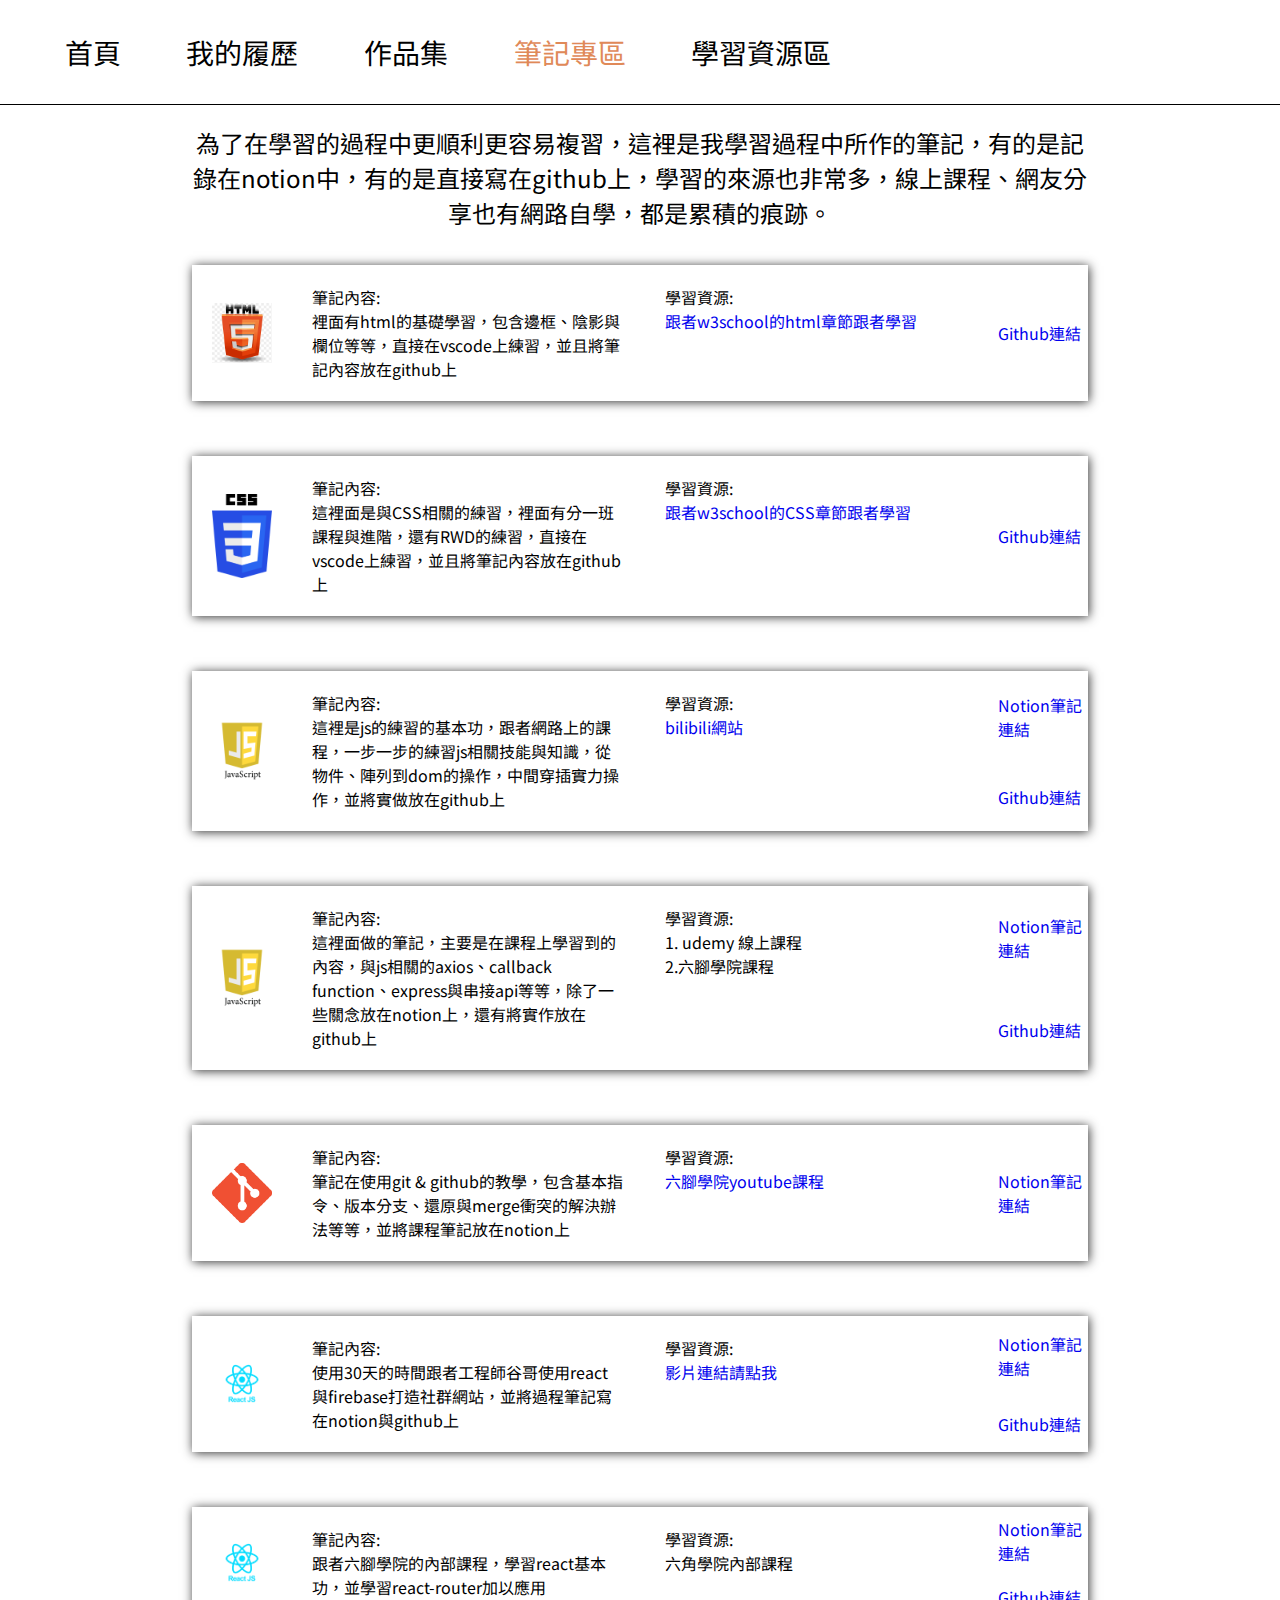
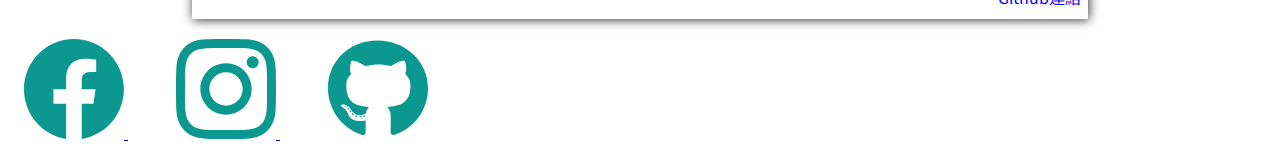
==== note.html @ 5ed1dea2 "0105" ====
<!DOCTYPE html>
<html lang="en">
	<head>
		<meta charset="UTF-8" />
		<meta http-equiv="X-UA-Compatible" content="IE=edge" />
		<meta name="author" content="chen wei" />
		<meta name="robots" content="index, follow" />
		<meta name="descrition" content="這是Chen-Wei的個人網站" />
		<title>我的履歷 | Chen Wei 網頁前端工程師</title>
		<link rel="preconnect" href="https://fonts.googleapis.com" />
		<link rel="preconnect" href="https://fonts.gstatic.com" crossorigin />
		<link href="https://fonts.googleapis.com/css2?family=Noto+Sans+TC&family=Rubik+Bubbles&display=swap" rel="stylesheet" />
		<link rel="stylesheet" href="styles/all.css" />
	</head>
	<body>
		<header>
			<nav>
				<ul>
					<li><a href="index.html">首頁</a></li>
					<li><a href="resume.html">我的履歷</a></li>
					<li><a href="project.html">作品集</a></li>
					<li><a class="active" href="#">筆記專區</a></li>
					<li><a href="resource.html">學習資源區</a></li>
				</ul>
			</nav>
		</header>
		<main class="note_page">
			<div class="intro">
				為了在學習的過程中更順利更容易複習，這裡是我學習過程中所作的筆記，有的是記錄在notion中，有的是直接寫在github上，學習的來源也非常多，線上課程、網友分享也有網路自學，都是累積的痕跡。
			</div>
			<!-- html -->
			<div class="card">
				<img src="Picture/html.png" alt="" />
				<div class="note">筆記內容: <br />裡面有html的基礎學習，包含邊框、陰影與欄位等等，直接在vscode上練習，並且將筆記內容放在github上</div>
				<div class="from">
					學習資源: <br />
					<a href="https://www.w3schools.com/html/default.asp">跟者w3school的html章節跟者學習</a>
				</div>
				<div class="link">
					<!-- <a href="">Notion筆記連結</a> -->
					<a target="_blank" href="https://github.com/jioujiou9308/HTML_CSS/tree/main/html">Github連結</a>
				</div>
			</div>
			<!-- css -->
			<div class="card">
				<img src="Picture/css.png" alt="" />
				<div class="note">筆記內容: <br />這裡面是與CSS相關的練習，裡面有分一班課程與進階，還有RWD的練習，直接在vscode上練習，並且將筆記內容放在github上</div>
				<div class="from">
					學習資源: <br />
					<a href="https://www.w3schools.com/css/default.asp">跟者w3school的CSS章節跟者學習</a>
				</div>
				<div class="link">
					<a target="_blank" href="https://github.com/jioujiou9308/HTML_CSS/tree/main/css">Github連結</a>
				</div>
			</div>
			<!-- js筆記 1  -->
			<div class="card">
				<img src="Picture/javascript.png" alt="" />
				<div class="note">筆記內容: <br />這裡是js的練習的基本功，跟者網路上的課程，一步一步的練習js相關技能與知識，從物件、陣列到dom的操作，中間穿插實力操作，並將實做放在github上</div>
				<div class="from">
					學習資源: <br />
					<a target="_blank" href="https://www.bilibili.com/video/BV1Sy4y1C7ha/?p=1&vd_source=a24b263fa12a76e79bded347f4b3e6ad">bilibili網站</a>
				</div>
				<div class="link">
					<a target="_blank" href="https://jioujiou.notion.site/JavaScritp-b-4c29b8b2b1ba42ceaddefa697d39efd5">Notion筆記連結</a>
					<a target="_blank" href="https://github.com/jioujiou9308/JS_BasicLearning">Github連結</a>
				</div>
			</div>
			<!-- js筆記 2-->
			<div class="card">
				<img src="Picture/javascript.png" alt="" />
				<div class="note">
					筆記內容: <br />這裡面做的筆記，主要是在課程上學習到的內容，與js相關的axios、callback function、express與串接api等等，除了一些關念放在notion上，還有將實作放在github上
				</div>
				<div class="from">
					學習資源: <br />1. udemy 線上課程 <br />
					2.六腳學院課程
				</div>
				<div class="link">
					<a target="_blank" href="https://jioujiou.notion.site/JavaScritp-b-4c29b8b2b1ba42ceaddefa697d39efd5">Notion筆記連結</a>
					<a target="_blank" href="https://github.com/jioujiou9308/JS_BasicLearning2">Github連結</a>
				</div>
			</div>
			<!-- github使用 -->
			<div class="card">
				<img src="Picture/git.png" alt="" />
				<div class="note">筆記內容: <br />筆記在使用git & github的教學，包含基本指令、版本分支、還原與merge衝突的解決辦法等等，並將課程筆記放在notion上</div>
				<div class="from">
					學習資源: <br /><a
						target="_blank"
						href="https://www.youtube.com/watch?v=qAowFThM50c&list=PLYrA-SsMvTPOZeB6DHvB0ewl3miMf-2tj&index=8&ab_channel=%E5%85%AD%E8%A7%92%E5%AD%B8%E9%99%A2"
						>六腳學院youtube課程</a
					>
				</div>
				<div class="link">
					<a target="_blank" href="https://jioujiou.notion.site/GIT-Github-eb5f8ba8b8f04a29b926ad2ed576b248">Notion筆記連結</a>
				</div>
			</div>
			<!-- react + firebase -->
			<div class="card">
				<img src="Picture/react.png" alt="" />
				<div class="note">筆記內容: <br />使用30天的時間跟者工程師谷哥使用react 與firebase打造社群網站，並將過程筆記寫在notion與github上</div>
				<div class="from">
					學習資源: <br />
					<a target="_blank" href="https://www.youtube.com/watch?v=EwvFcFpZWio&ab_channel=%E8%B0%B7%E5%93%A5">影片連結請點我</a>
				</div>
				<div class="link">
					<a target="_blank" href="https://jioujiou.notion.site/React-social-websiteR-b285bf03056a4634b96766f759707eb2">Notion筆記連結</a>
					<a target="_blank" href="https://github.com/jioujiou9308/react_firebase_website">Github連結</a>
				</div>
			</div>
			<!-- react 六腳學院 -->
			<div class="card">
				<img src="Picture/react.png" alt="" />
				<div class="note">筆記內容: <br />跟者六腳學院的內部課程，學習react基本功，並學習react-router加以應用</div>
				<div class="from">
					學習資源: <br />
					六角學院內部課程
				</div>
				<div class="link">
					<a target="_blank" href="https://github.com/jioujiou9308/React_hexschool">Notion筆記連結</a>
					<a target="_blank" href="https://jioujiou.notion.site/React-f944ea36edc947c3bbeb6d96372b91d5">Github連結</a>
				</div>
			</div>
		</main>
		<footer>
			<a href="https://www.facebook.com/profile.php?id=100002494492948">
				<img src="ICONS/facebook.svg" alt="factbook" title="facebook page" />
			</a>
			<a href="https://www.instagram.com/p1789632p/">
				<img src="ICONS/instagram.svg" alt="instagram" title="instagram page" />
			</a>
			<a href="https://github.com/jioujiou9308">
				<img src="ICONS/github-brands 1.svg" alt="github" title="github page" />
			</a>
		</footer>
	</body>
</html>
---- styles/all.css ----
.jsProject_card {
  width: 70%;
  display: flex;
  margin: auto;
}
.jsProject_card .box {
  width: 50%;
  height: 350px;
  margin: 40px;
}
.jsProject_card .left {
  box-shadow: 0 4px 8px 0 rgba(0, 0, 0, 0.2), 0 6px 20px 0 rgba(0, 0, 0, 0.19);
}
.jsProject_card .left .img_box {
  height: 90%;
  overflow: hidden;
}
.jsProject_card .left .img_box img {
  width: 100%;
  height: 100%;
}
.jsProject_card .left .img_link {
  height: 10%;
  padding: 10px 20px;
}
.jsProject_card .right {
  display: flex;
  flex-direction: column;
  justify-content: space-around;
}
.jsProject_card .right .title {
  font-size: 1.5rem;
}
.jsProject_card .right .text p {
  margin: 1rem 0;
  font-size: 1rem;
}
.jsProject_card .right .text_link a {
  text-decoration: none;
  font-size: 1.5rem;
  margin-right: 20px;
}

@media screen and (max-width: 1100px) {
  .jsProject_card {
    display: flex;
    flex-direction: column;
    align-items: center;
  }
  .jsProject_card .box {
    width: 80%;
    height: 350px;
  }
  .jsProject_card .right {
    display: flex;
    flex-direction: column;
    justify-content: space-around;
    align-items: center;
    height: 250px;
    margin-top: -15px;
  }
  .jsProject_card .right .text p {
    margin: 0.5rem 0;
    font-size: 1rem;
  }
}
div.animation {
  width: 100%;
  height: 100vh;
  background-color: #e08958;
  position: fixed;
  top: 0;
  z-index: 10;
  display: flex;
  justify-content: center;
  align-items: center;
}

#first {
  stroke-dasharray: 696px;
  stroke-dashoffset: 696px;
  -webkit-animation: fadeInside 0.6s ease-in forwards;
          animation: fadeInside 0.6s ease-in forwards;
}

#second {
  stroke-dasharray: 418px;
  stroke-dashoffset: 418px;
  -webkit-animation: fadeInside 0.6s ease-in forwards 0.3s;
          animation: fadeInside 0.6s ease-in forwards 0.3s;
}

#third {
  stroke-dasharray: 217px;
  stroke-dashoffset: 217px;
  -webkit-animation: fadeInside 0.6s ease-in forwards 0.6s;
          animation: fadeInside 0.6s ease-in forwards 0.6s;
}

#forth {
  stroke-dasharray: 1153px;
  stroke-dashoffset: 1153px;
  -webkit-animation: fadeInside 0.6s ease-in forwards;
          animation: fadeInside 0.6s ease-in forwards;
}

#fifth {
  stroke-dasharray: 1413px;
  stroke-dashoffset: 1413px;
  -webkit-animation: fadeInside 0.6s ease-in forwards 0.2s;
          animation: fadeInside 0.6s ease-in forwards 0.2s;
}

#sixth {
  stroke-dasharray: 594px;
  stroke-dashoffset: 594px;
  -webkit-animation: fadeInside 0.6s ease-in forwards 0.4s;
          animation: fadeInside 0.6s ease-in forwards 0.4s;
}

#seventh {
  stroke-dasharray: 1283px;
  stroke-dashoffset: 1283px;
  -webkit-animation: fadeInside 0.6s ease-in forwards 0.5s;
          animation: fadeInside 0.6s ease-in forwards 0.5s;
}

#eighth {
  stroke-dasharray: 1221px;
  stroke-dashoffset: 1221px;
  -webkit-animation: fadeInside 0.6s ease-in forwards 0.6s;
          animation: fadeInside 0.6s ease-in forwards 0.6s;
}

svg {
  -webkit-animation: fill 1s ease-in forwards 0.6s;
          animation: fill 1s ease-in forwards 0.6s;
}

@-webkit-keyframes fadeInside {
  to {
    stroke-dashoffset: 0px;
  }
}

@keyframes fadeInside {
  to {
    stroke-dashoffset: 0px;
  }
}
@-webkit-keyframes fill {
  from {
    fill: transparent;
  }
  to {
    fill: white;
  }
}
@keyframes fill {
  from {
    fill: transparent;
  }
  to {
    fill: white;
  }
}
.resource_page table {
  width: 60%;
  margin: 50px auto 25px auto;
}
.resource_page table tr th {
  background-color: rgb(103, 219, 255);
  padding: 5px;
  font-size: 1.5rem;
}
.resource_page table tr td {
  background-color: rgb(217, 243, 251);
  border-radius: 5px;
  padding: 10px;
  font-size: 1rem;
}
.resource_page table tr td a {
  text-decoration: none;
}
.resource_page table tr .th1 {
  width: 30%;
}
.resource_page table tr .th2 {
  width: 70%;
}

.note_page .intro {
  width: 70%;
  margin: auto;
  font-size: 1.5rem;
  text-align: center;
  margin-top: 20px;
}
.note_page .card {
  width: 70%;
  margin: 35px auto 20px auto;
  display: flex;
  flex-direction: row;
  justify-content: space-between;
  box-shadow: 1px 1px 10px #333333;
}
.note_page .card a {
  text-decoration: none;
}
.note_page .card img {
  width: 100px;
  -o-object-fit: contain;
     object-fit: contain;
  padding: 20px;
}
.note_page .card .note {
  width: 30%;
  flex: 1 1 auto;
  padding: 20px;
}
.note_page .card .from {
  width: 30%;
  flex: 1 1 auto;
  padding: 20px;
}
.note_page .card .link {
  width: 10%;
  display: flex;
  flex-direction: column;
  justify-content: space-around;
}

* {
  margin: 0;
  padding: 0;
  box-sizing: border-box;
  font-family: "Noto Sans TC", sans-serif;
}

body {
  position: relative;
}

.orange {
  position: absolute;
  top: -10vh;
  right: 0;
  z-index: -1;
  width: 55vw;
  height: 150vh;
}

header {
  border-bottom: 1px solid black;
}
header nav {
  width: 100%;
}
header nav ul {
  padding: 2rem;
  width: 70%;
  display: flex;
  list-style-type: none;
  justify-content: space-around;
}
header nav ul li {
  font-size: 1.75rem;
}
header nav ul li a {
  color: black;
  text-decoration: none;
}

footer a {
  padding: 1.5rem;
}

.front_page {
  height: 100vh;
  overflow: hidden;
}

main {
  display: flex;
  flex-wrap: wrap;
}
main section.left {
  flex: 3 1 500px;
  padding: 2rem;
}
main section.left h1 {
  font-size: 4rem;
  color: #e08958;
}
main section.left p {
  font-size: 1.5rem;
  padding: 1rem 0rem;
}
main section.left .intro span {
  font-size: 30px;
  vertical-align: bottom;
  padding-right: 2px;
}
main section.right {
  flex: 1 1 600px;
  position: relative;
}
main section.right img {
  border-radius: 50%;
  width: 25vw;
  height: 25vw;
  position: absolute;
  top: 45vh;
  right: 10vw;
  transform: translateY(-50%);
}
main section.table {
  flex: 3 1 500px;
  padding: 2rem;
}
main section.table table {
  border-collapse: collapse;
}
main section.table table tr {
  border-bottom: 1px solid gray;
  transition: all 0.2s ease;
}
main section.table table tr td {
  padding: 1rem;
}
main section.table table tr:hover {
  background-color: #ffc5a3;
}
main section.table table tr li {
  list-style-type: none;
}
main section.picture {
  flex: 1 1 600px;
  position: relative;
}
main section.picture img {
  width: 30vw;
  height: 90vh;
}
main section.picture div.orangeRect {
  width: 30vw;
  height: 90vh;
  background-color: #e08958;
  position: absolute;
  top: 30px;
  left: 80px;
  z-index: -1;
}

.active {
  color: #e08958;
}

@media screen and (max-width: 1100px) {
  .orange {
    opacity: 0.5;
  }
  header nav ul {
    width: 100%;
    flex-direction: column;
  }
  header nav ul li {
    padding: 1rem 0rem;
    border-bottom: 2px solid gray;
  }
  main section.right {
    display: flex;
    justify-content: center;
    align-items: center;
    margin: 1rem;
  }
  main section.right img {
    position: static;
    transform: none;
    width: 50vw;
    height: 50vw;
  }
  main section.picture {
    display: flex;
    justify-content: center;
    align-items: center;
  }
  main section.picture img {
    width: 60vw;
  }
  main section.picture div.orangeRect {
    display: none;
  }
}/*# sourceMappingURL=all.css.map */
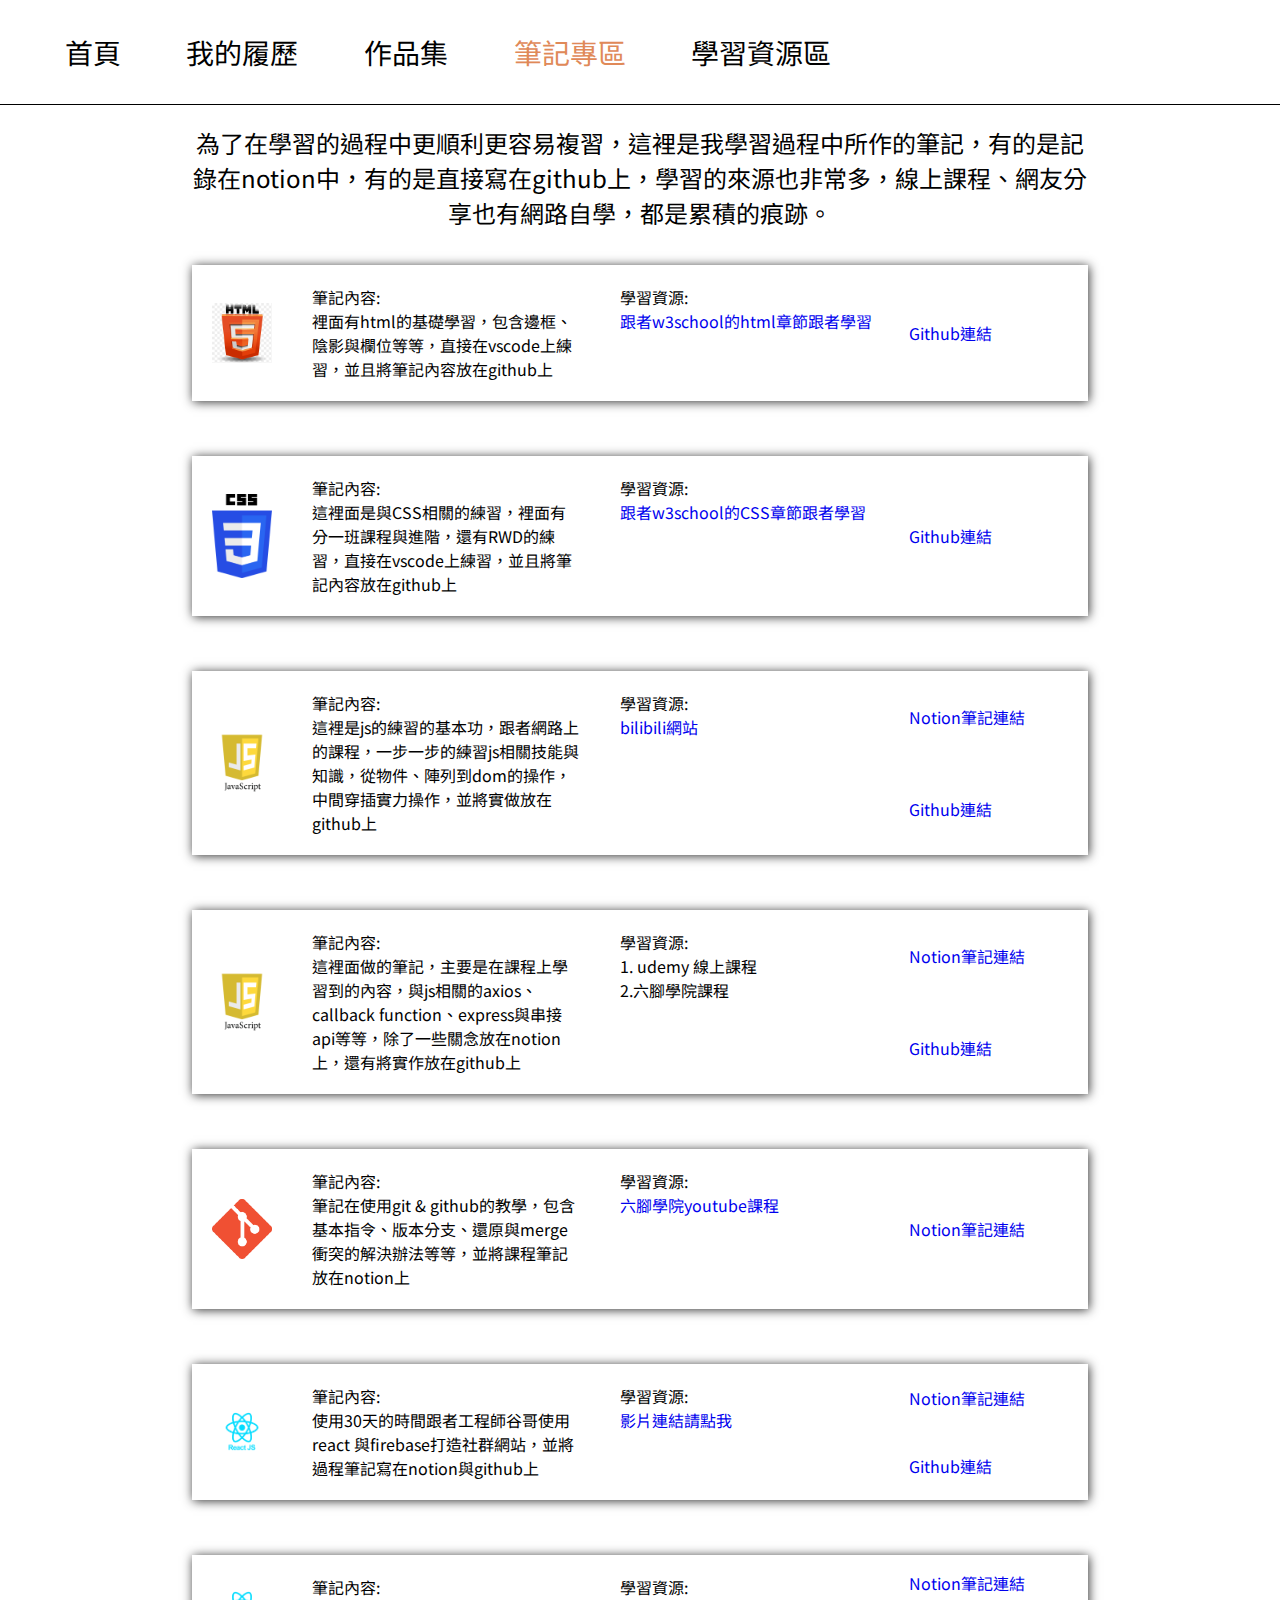
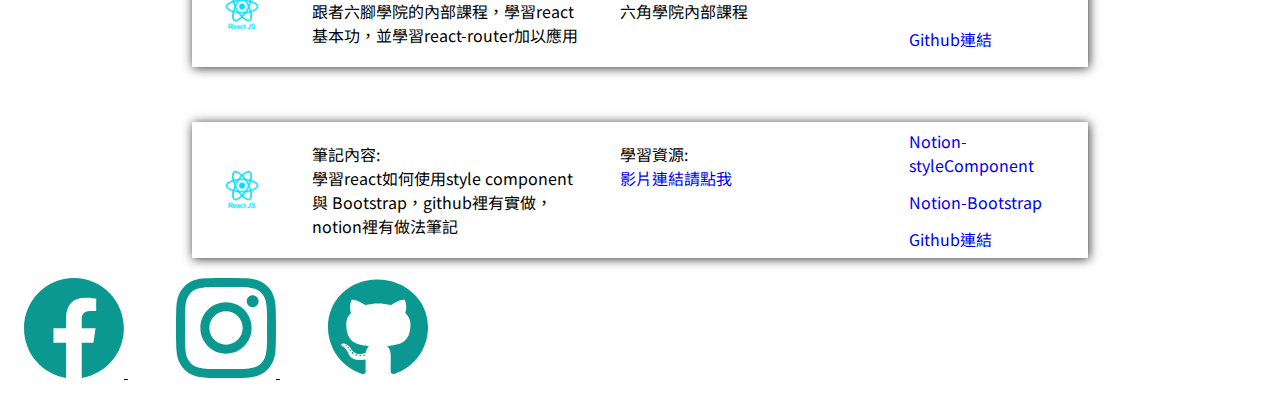
==== commit e9f33b8a: "note" ====
--- a/note.html
+++ b/note.html
@@ -122,6 +122,20 @@
 					<a target="_blank" href="https://jioujiou.notion.site/React-f944ea36edc947c3bbeb6d96372b91d5">Github連結</a>
 				</div>
 			</div>
+			<!-- react 六腳學院 -->
+			<div class="card">
+				<img src="Picture/react.png" alt="" />
+				<div class="note">筆記內容: <br />學習react如何使用style component 與 Bootstrap，github裡有實做，notion裡有做法筆記</div>
+				<div class="from">
+					學習資源: <br />
+					<a href="https://ithelp.ithome.com.tw/articles/10303181">影片連結請點我</a>
+				</div>
+				<div class="link">
+					<a target="_blank" href="https://jioujiou.notion.site/react-style-component-8573c24374a74243b3fa22f5e0794e11">Notion-styleComponent</a>
+					<a target="_blank" href="https://jioujiou.notion.site/React-Bootstrap-1c16f94a6bf7488980dce8c939b6bd4a">Notion-Bootstrap</a>
+					<a target="_blank" href="https://github.com/jioujiou9308/React_bootstrap_stylecomponent">Github連結</a>
+				</div>
+			</div>
 		</main>
 		<footer>
 			<a href="https://www.facebook.com/profile.php?id=100002494492948">
--- a/styles/all.css
+++ b/styles/all.css
@@ -224,7 +224,7 @@
   padding: 20px;
 }
 .note_page .card .link {
-  width: 10%;
+  width: 20%;
   display: flex;
   flex-direction: column;
   justify-content: space-around;
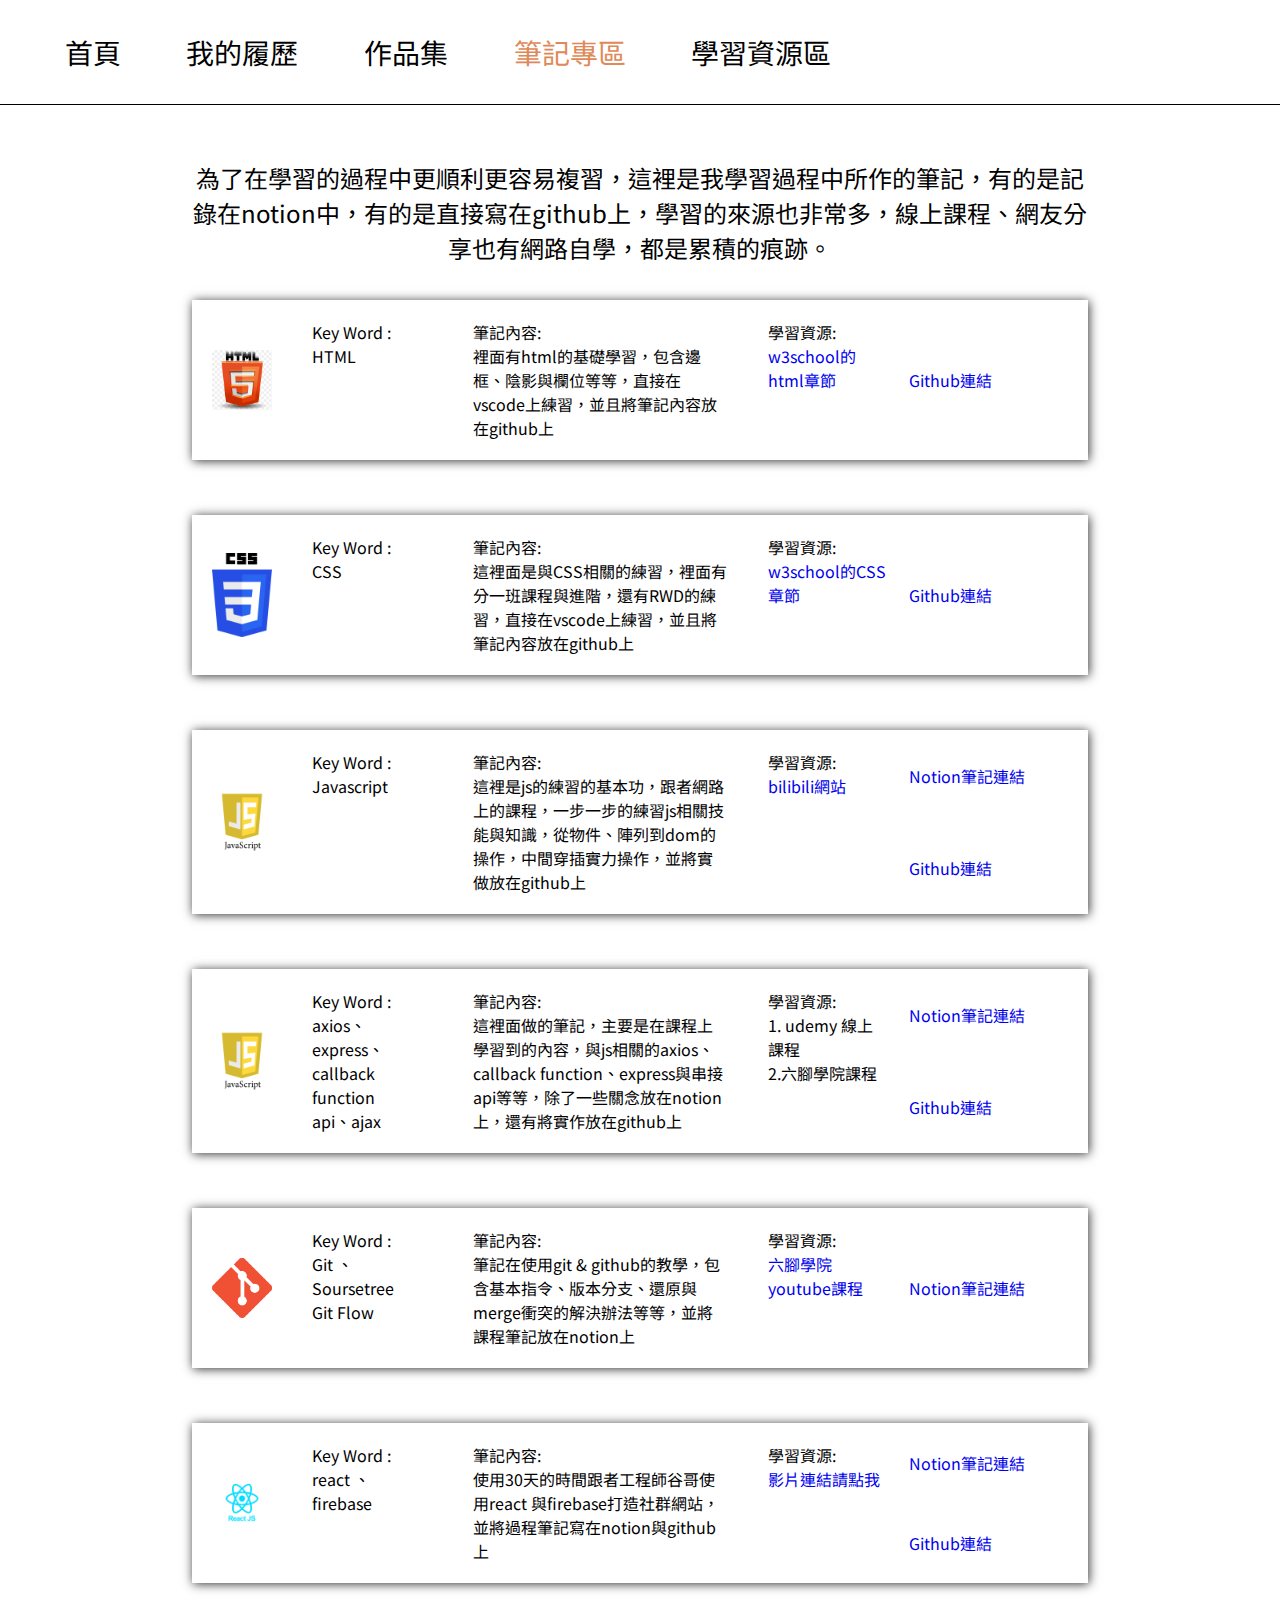
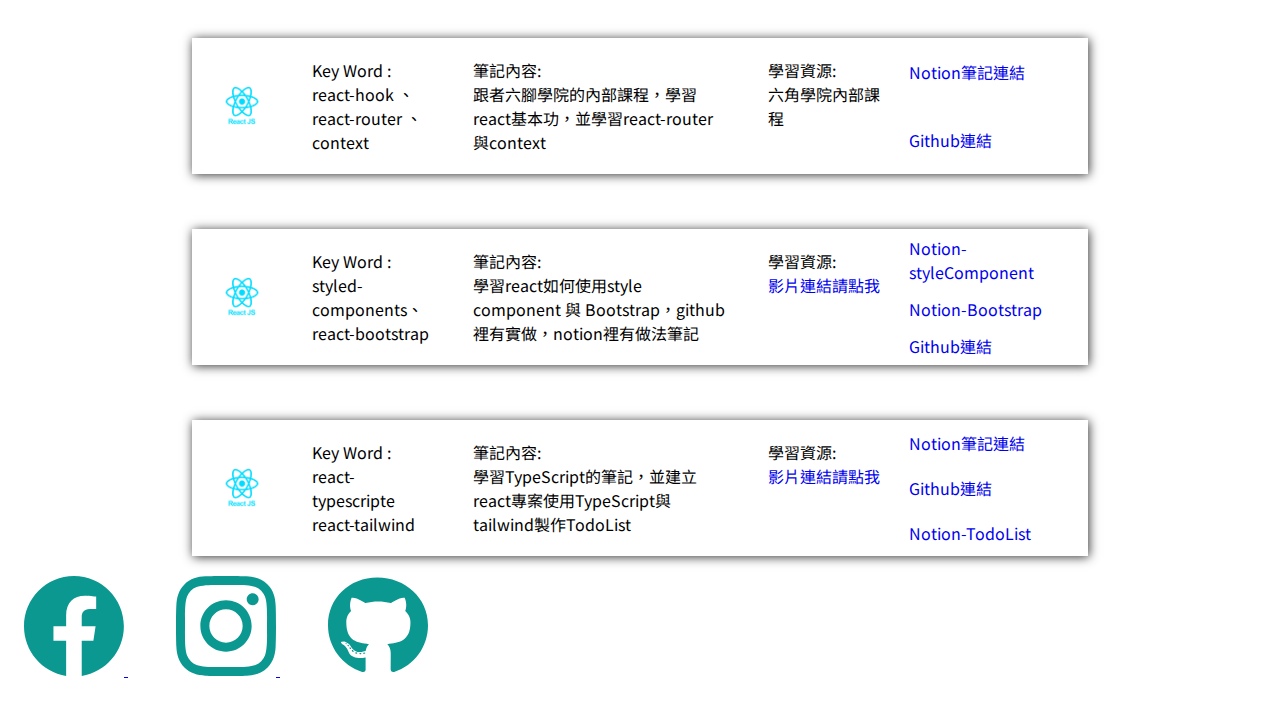
==== commit 229fbef3: "react-typescript" ====
--- a/note.html
+++ b/note.html
@@ -31,10 +31,14 @@
 			<!-- html -->
 			<div class="card">
 				<img src="Picture/html.png" alt="" />
+				<div class="keyWord">
+					Key Word : <br />
+					HTML
+				</div>
 				<div class="note">筆記內容: <br />裡面有html的基礎學習，包含邊框、陰影與欄位等等，直接在vscode上練習，並且將筆記內容放在github上</div>
 				<div class="from">
 					學習資源: <br />
-					<a href="https://www.w3schools.com/html/default.asp">跟者w3school的html章節跟者學習</a>
+					<a href="https://www.w3schools.com/html/default.asp">w3school的html章節</a>
 				</div>
 				<div class="link">
 					<!-- <a href="">Notion筆記連結</a> -->
@@ -44,10 +48,14 @@
 			<!-- css -->
 			<div class="card">
 				<img src="Picture/css.png" alt="" />
+				<div class="keyWord">
+					Key Word : <br />
+					CSS
+				</div>
 				<div class="note">筆記內容: <br />這裡面是與CSS相關的練習，裡面有分一班課程與進階，還有RWD的練習，直接在vscode上練習，並且將筆記內容放在github上</div>
 				<div class="from">
 					學習資源: <br />
-					<a href="https://www.w3schools.com/css/default.asp">跟者w3school的CSS章節跟者學習</a>
+					<a href="https://www.w3schools.com/css/default.asp">w3school的CSS章節</a>
 				</div>
 				<div class="link">
 					<a target="_blank" href="https://github.com/jioujiou9308/HTML_CSS/tree/main/css">Github連結</a>
@@ -56,6 +64,10 @@
 			<!-- js筆記 1  -->
 			<div class="card">
 				<img src="Picture/javascript.png" alt="" />
+				<div class="keyWord">
+					Key Word : <br />
+					Javascript
+				</div>
 				<div class="note">筆記內容: <br />這裡是js的練習的基本功，跟者網路上的課程，一步一步的練習js相關技能與知識，從物件、陣列到dom的操作，中間穿插實力操作，並將實做放在github上</div>
 				<div class="from">
 					學習資源: <br />
@@ -69,6 +81,12 @@
 			<!-- js筆記 2-->
 			<div class="card">
 				<img src="Picture/javascript.png" alt="" />
+				<div class="keyWord">
+					Key Word : <br />
+					axios、express、<br />
+					callback function <br />
+					api、ajax
+				</div>
 				<div class="note">
 					筆記內容: <br />這裡面做的筆記，主要是在課程上學習到的內容，與js相關的axios、callback function、express與串接api等等，除了一些關念放在notion上，還有將實作放在github上
 				</div>
@@ -84,6 +102,11 @@
 			<!-- github使用 -->
 			<div class="card">
 				<img src="Picture/git.png" alt="" />
+				<div class="keyWord">
+					Key Word : <br />
+					Git 、Soursetree<br />
+					Git Flow
+				</div>
 				<div class="note">筆記內容: <br />筆記在使用git & github的教學，包含基本指令、版本分支、還原與merge衝突的解決辦法等等，並將課程筆記放在notion上</div>
 				<div class="from">
 					學習資源: <br /><a
@@ -99,6 +122,11 @@
 			<!-- react + firebase -->
 			<div class="card">
 				<img src="Picture/react.png" alt="" />
+				<div class="keyWord">
+					Key Word : <br />
+					react 、<br />
+					firebase
+				</div>
 				<div class="note">筆記內容: <br />使用30天的時間跟者工程師谷哥使用react 與firebase打造社群網站，並將過程筆記寫在notion與github上</div>
 				<div class="from">
 					學習資源: <br />
@@ -112,7 +140,12 @@
 			<!-- react 六腳學院 -->
 			<div class="card">
 				<img src="Picture/react.png" alt="" />
-				<div class="note">筆記內容: <br />跟者六腳學院的內部課程，學習react基本功，並學習react-router加以應用</div>
+				<div class="keyWord">
+					Key Word : <br />
+					react-hook 、<br />
+					react-router 、 context
+				</div>
+				<div class="note">筆記內容: <br />跟者六腳學院的內部課程，學習react基本功，並學習react-router與context</div>
 				<div class="from">
 					學習資源: <br />
 					六角學院內部課程
@@ -122,9 +155,14 @@
 					<a target="_blank" href="https://jioujiou.notion.site/React-f944ea36edc947c3bbeb6d96372b91d5">Github連結</a>
 				</div>
 			</div>
-			<!-- react 六腳學院 -->
-			<div class="card">
-				<img src="Picture/react.png" alt="" />
+			<!-- react style-compontent-->
+			<div class="card">
+				<img src="Picture/react.png" alt="" />
+				<div class="keyWord">
+					Key Word : <br />
+					styled-components、 <br />
+					react-bootstrap
+				</div>
 				<div class="note">筆記內容: <br />學習react如何使用style component 與 Bootstrap，github裡有實做，notion裡有做法筆記</div>
 				<div class="from">
 					學習資源: <br />
@@ -134,6 +172,25 @@
 					<a target="_blank" href="https://jioujiou.notion.site/react-style-component-8573c24374a74243b3fa22f5e0794e11">Notion-styleComponent</a>
 					<a target="_blank" href="https://jioujiou.notion.site/React-Bootstrap-1c16f94a6bf7488980dce8c939b6bd4a">Notion-Bootstrap</a>
 					<a target="_blank" href="https://github.com/jioujiou9308/React_bootstrap_stylecomponent">Github連結</a>
+				</div>
+			</div>
+			<!-- react style-compontent-->
+			<div class="card">
+				<img src="Picture/react.png" alt="" />
+				<div class="keyWord">
+					Key Word : <br />
+					react-typescripte <br />
+					react-tailwind
+				</div>
+				<div class="note">筆記內容: <br />學習TypeScript的筆記，並建立react專案使用TypeScript與tailwind製作TodoList</div>
+				<div class="from">
+					學習資源: <br />
+					<a href="https://www.youtube.com/watch?v=GinkGJZBHIY&t=8207s&ab_channel=%E5%B8%83%E9%AD%AF%E6%96%AF%E5%89%8D%E7%AB%AF">影片連結請點我</a>
+				</div>
+				<div class="link">
+					<a target="_blank" href="https://jioujiou.notion.site/TypeScript-03ae928009cf46b08c02d5519b266529">Notion筆記連結</a>
+					<a target="_blank" href="https://github.com/jioujiou9308/tsNote">Github連結</a>
+					<a target="_blank" href="https://jioujiou.notion.site/react-tailwind-typescript-todolist-483092c9a9504e7881c8a8cb7e353066">Notion-TodoList</a>
 				</div>
 			</div>
 		</main>
--- a/styles/all.css
+++ b/styles/all.css
@@ -213,13 +213,18 @@
      object-fit: contain;
   padding: 20px;
 }
+.note_page .card .keyWord {
+  width: 15%;
+  flex: 1 1 auto;
+  padding: 20px;
+}
 .note_page .card .note {
   width: 30%;
   flex: 1 1 auto;
   padding: 20px;
 }
 .note_page .card .from {
-  width: 30%;
+  width: 15%;
   flex: 1 1 auto;
   padding: 20px;
 }
@@ -283,6 +288,7 @@
 main {
   display: flex;
   flex-wrap: wrap;
+  margin-top: 35px;
 }
 main section.left {
   flex: 3 1 500px;
@@ -341,6 +347,9 @@
 main section.picture img {
   width: 30vw;
   height: 90vh;
+  -o-object-fit: cover;
+     object-fit: cover;
+  overflow: hidden;
 }
 main section.picture div.orangeRect {
   width: 30vw;
